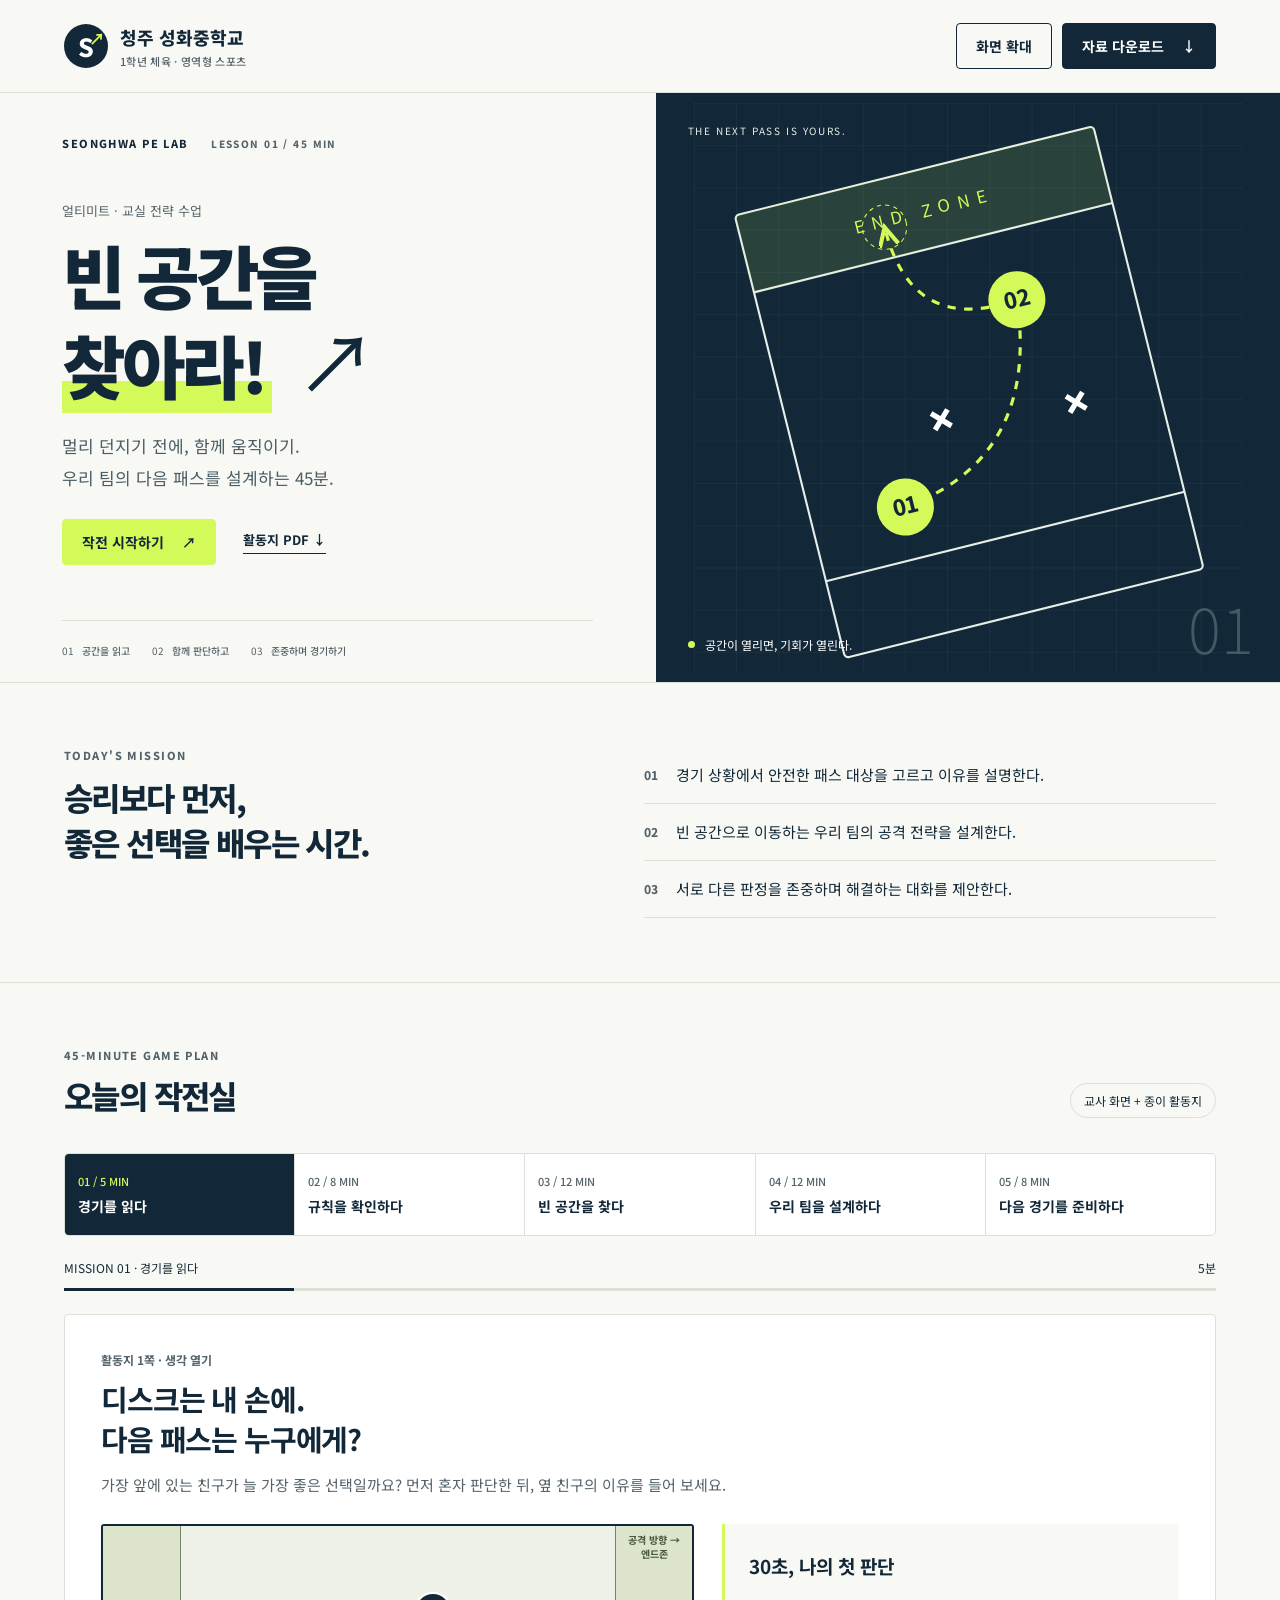
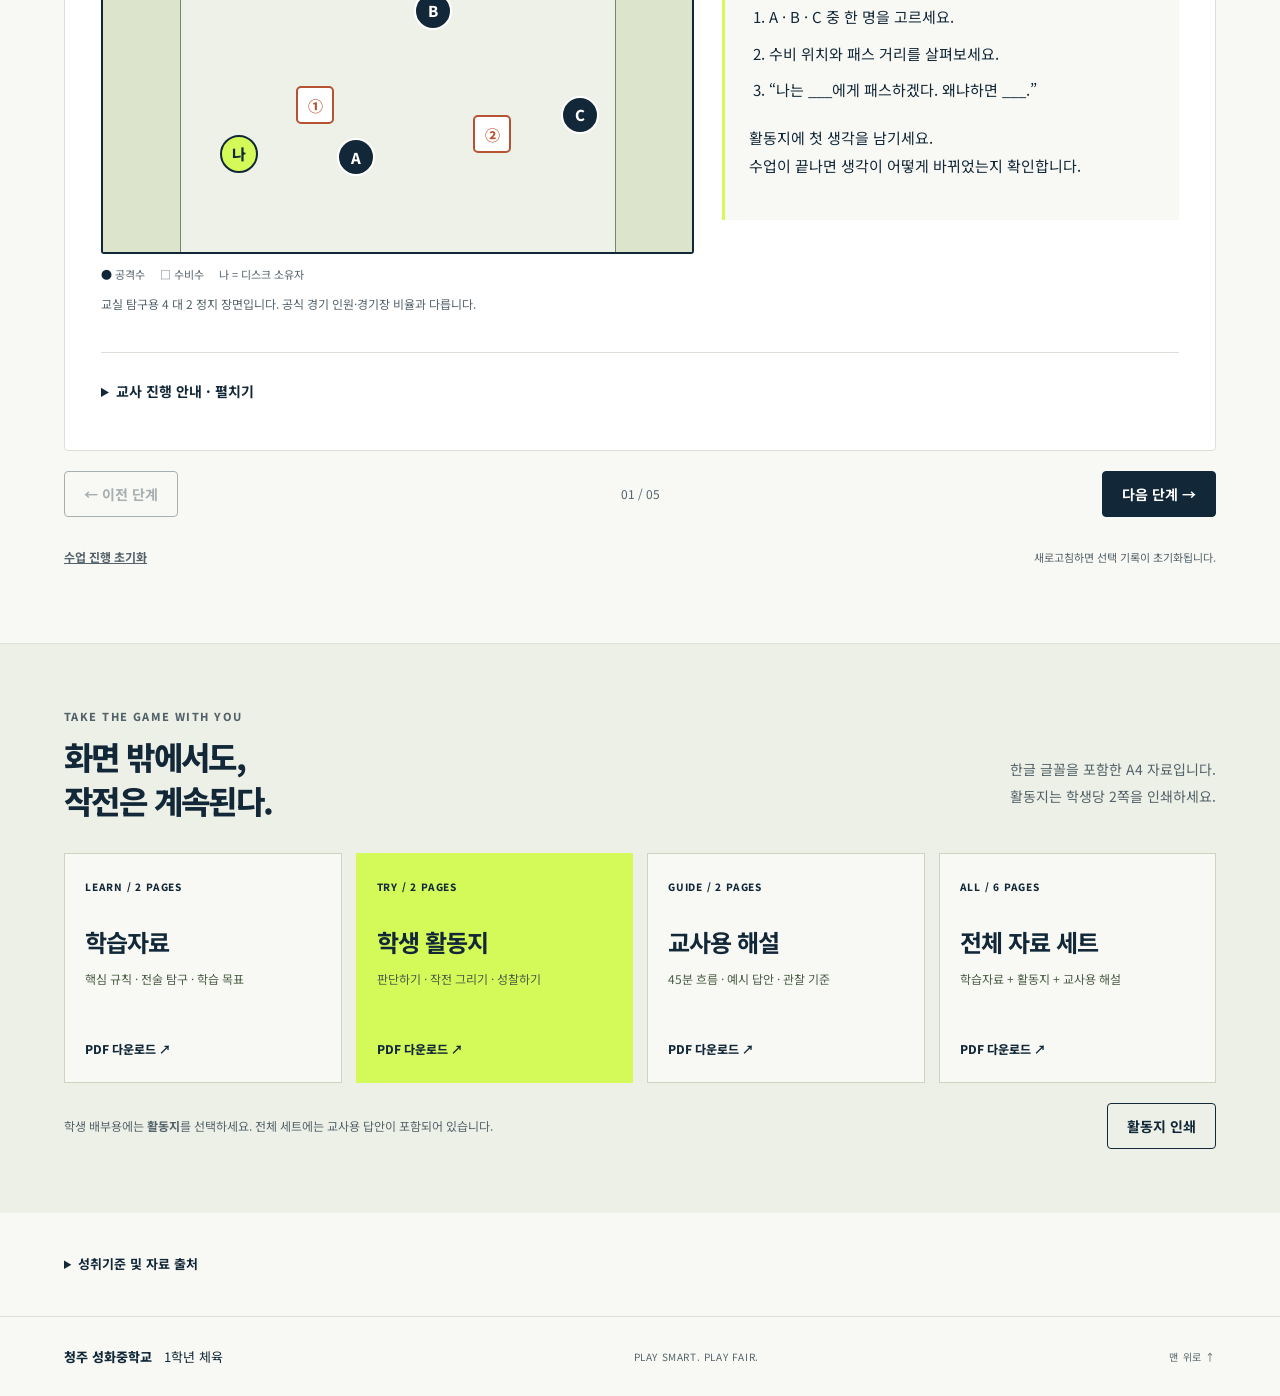
==== site/index.html @ 150fa774 "feat: 성화중 얼티미트 수업 웹페이지와 PDF 세트 구현" ====
<!doctype html>
<html lang="ko">
<head>
  <meta charset="utf-8"><meta name="viewport" content="width=device-width,initial-scale=1">
  <meta name="theme-color" content="#122838"><meta name="description" content="청주 성화중학교 1학년 체육. 얼티미트 경기 전략을 탐구하는 45분 수업과 학습자료·활동지 PDF.">
  <title>빈 공간을 찾아라! | 성화중학교 얼티미트</title>
  <link rel="icon" href="assets/favicon.svg" type="image/svg+xml"><link rel="stylesheet" href="styles.css">
  <script src="lesson-data.js" defer></script><script src="app.js" defer></script>
</head>
<body>
<a class="skip" href="#main">수업 내용으로 바로 가기</a>
<header class="site-header"><a class="brand" href="#"><span class="brand-mark" aria-hidden="true">S<span>↗</span></span><span>청주 성화중학교<small>1학년 체육 · 영역형 스포츠</small></span></a><div class="header-tools"><button id="present" aria-pressed="false">화면 확대</button><a class="button dark" href="#downloads">자료 다운로드 <span aria-hidden="true">↓</span></a></div></header>
<main id="main">
<section class="hero" aria-labelledby="hero-title">
  <div class="hero-copy"><p class="eyebrow">SEONGHWA PE LAB <span>LESSON 01 / 45 MIN</span></p><p class="lesson-tag">얼티미트 · 교실 전략 수업</p><h1 id="hero-title">빈 공간을<br><span>찾아라!</span><i aria-hidden="true">↗</i></h1><p class="hero-description">멀리 던지기 전에, 함께 움직이기.<br>우리 팀의 다음 패스를 설계하는 45분.</p><div class="hero-actions"><a class="button lime" href="#lesson">작전 시작하기 <span aria-hidden="true">↗</span></a><a class="text-link" href="pdf/worksheet.pdf" download>활동지 PDF ↓</a></div><div class="hero-bottom"><span>01 <b>공간을 읽고</b></span><span>02 <b>함께 판단하고</b></span><span>03 <b>존중하며 경기하기</b></span></div></div>
  <div class="hero-art" aria-label="빈 공간으로 연결되는 패스 경로 그림"><div class="court-label">THE NEXT PASS IS YOURS.</div><svg viewBox="0 0 520 540" role="img" aria-label="빈 공간으로 움직이는 공격수와 점선 패스 경로"><defs><pattern id="grid" width="40" height="40" patternUnits="userSpaceOnUse"><path d="M40 0H0V40" fill="none" stroke="#fff" stroke-opacity=".07"/></pattern><marker id="arrow" markerWidth="8" markerHeight="8" refX="6" refY="3" orient="auto"><path d="M0 0L6 3L0 6" fill="none" stroke="#d4fa59" stroke-width="1.3"/></marker></defs><rect width="520" height="540" fill="url(#grid)"/><g transform="rotate(-14 260 270)"><rect x="85" y="58" width="350" height="432" rx="4" fill="none" stroke="#e7eee7" stroke-width="2"/><path d="M85 133H435M85 415H435" stroke="#e7eee7" stroke-width="2"/><rect x="85" y="58" width="350" height="75" fill="#d4fa59" opacity=".12"/><text x="260" y="103" text-anchor="middle" fill="#d4fa59" font-size="16" letter-spacing="7">END ZONE</text><path d="M175 365 Q310 350 325 200 Q220 210 220 103" fill="none" stroke="#d4fa59" stroke-width="3" stroke-dasharray="8 8" marker-end="url(#arrow)"/><circle cx="175" cy="365" r="27" fill="#d4fa59"/><circle cx="325" cy="200" r="27" fill="#d4fa59"/><circle cx="220" cy="103" r="21" fill="none" stroke="#d4fa59" stroke-dasharray="4 4"/><text x="175" y="372" text-anchor="middle" fill="#122838" font-size="21" font-weight="800">01</text><text x="325" y="207" text-anchor="middle" fill="#122838" font-size="21" font-weight="800">02</text><path d="M220 285l16 16m0-16l-16 16M348 300l16 16m0-16l-16 16" stroke="#fff" stroke-width="5"/></g></svg><div class="art-caption"><span class="signal"></span>공간이 열리면, 기회가 열린다.</div><span class="art-index" aria-hidden="true">01</span></div>
</section>
<section class="intro strip"><div><p class="eyebrow">TODAY'S MISSION</p><h2>승리보다 먼저,<br>좋은 선택을 배우는 시간.</h2></div><ol id="goals"></ol></section>
<section id="lesson" class="lesson-section">
  <div class="section-heading"><div><p class="eyebrow">45-MINUTE GAME PLAN</p><h2>오늘의 작전실</h2></div><span class="mode-label">교사 화면 + 종이 활동지</span></div>
  <nav class="step-nav" aria-label="수업 단계" id="steps"></nav>
  <div class="step-status"><span id="stage-label"></span><span id="stage-time"></span></div>
  <div class="progress-track" aria-hidden="true"><span id="progress"></span></div>
  <section id="stage" tabindex="-1" aria-label="현재 수업 단계"></section>
  <div class="lesson-controls"><button id="prev">← 이전 단계</button><span id="counter"></span><button class="dark" id="next">다음 단계 →</button></div>
  <div class="reset-row"><button id="reset" class="text-button">수업 진행 초기화</button><span>새로고침하면 선택 기록이 초기화됩니다.</span></div>
</section>
<section id="downloads" class="download-section"><div class="section-heading"><div><p class="eyebrow">TAKE THE GAME WITH YOU</p><h2>화면 밖에서도,<br>작전은 계속된다.</h2></div><p>한글 글꼴을 포함한 A4 자료입니다.<br>활동지는 학생당 2쪽을 인쇄하세요.</p></div><div class="download-grid">
<a class="download-card" href="pdf/learning.pdf" download><span class="file-type">LEARN / 2 PAGES</span><h3>학습자료</h3><p>핵심 규칙 · 전술 탐구 · 학습 목표</p><span>PDF 다운로드 ↗</span></a>
<a class="download-card featured" href="pdf/worksheet.pdf" download><span class="file-type">TRY / 2 PAGES</span><h3>학생 활동지</h3><p>판단하기 · 작전 그리기 · 성찰하기</p><span>PDF 다운로드 ↗</span></a>
<a class="download-card" href="pdf/teacher.pdf" download><span class="file-type">GUIDE / 2 PAGES</span><h3>교사용 해설</h3><p>45분 흐름 · 예시 답안 · 관찰 기준</p><span>PDF 다운로드 ↗</span></a>
<a class="download-card" href="pdf/complete-set.pdf" download><span class="file-type">ALL / 6 PAGES</span><h3>전체 자료 세트</h3><p>학습자료 + 활동지 + 교사용 해설</p><span>PDF 다운로드 ↗</span></a>
</div><div class="print-row"><p>학생 배부용에는 <strong>활동지</strong>를 선택하세요. 전체 세트에는 교사용 답안이 포함되어 있습니다.</p><button id="print-worksheet">활동지 인쇄</button></div></section>
<section class="references"><details><summary>성취기준 및 자료 출처</summary><div id="standards"></div><div id="sources"></div><p>이 자료는 성화중학교 1학년 수업을 위해 재구성한 학습자료입니다. 학교 공식 홈페이지를 대체하지 않습니다.</p></details></section>
</main><footer><span class="footer-school">청주 성화중학교 <b>1학년 체육</b></span><span>PLAY SMART. PLAY FAIR.</span><a href="#">맨 위로 ↑</a></footer>
<dialog id="reset-dialog"><h2>처음부터 시작할까요?</h2><p>규칙 퀴즈 선택, 전술 선택, 수업 단계가 초기화됩니다.</p><div><button id="cancel-reset">취소</button><button class="dark" id="confirm-reset">초기화</button></div></dialog>
<noscript><p class="noscript">상호작용 수업에는 JavaScript가 필요합니다. 자료 다운로드 링크는 그대로 사용할 수 있습니다.</p></noscript>
</body></html>
---- site/styles.css ----
@font-face{font-family:School;src:url('assets/NotoSansKR.ttf') format('truetype');font-weight:100 900;font-display:swap}
:root{--ink:#122838;--muted:#54636b;--lime:#d4fa59;--paper:#f8f9f4;--line:#dbe0d9;--white:#fff;--orange:#b65332;font-family:School,'Malgun Gothic',sans-serif;color:var(--ink);background:var(--paper);font-synthesis:none;scroll-behavior:smooth}
*{box-sizing:border-box}body{margin:0}a{color:inherit;text-decoration:none}button,a,input{ -webkit-tap-highlight-color:transparent}button,.button{font:inherit;font-size:14px;font-weight:700;border:1px solid var(--ink);padding:12px 19px;background:transparent;color:var(--ink);border-radius:4px;cursor:pointer;display:inline-flex;gap:18px;align-items:center;justify-content:center;min-height:44px}button:hover,.button:hover{background:#e9eddf}button:disabled{cursor:default;opacity:.35}button:focus-visible,a:focus-visible,summary:focus-visible{outline:3px solid #3475c2;outline-offset:5px}.button.dark,button.dark{background:var(--ink);color:white}.button.lime{background:var(--lime);border-color:var(--lime);color:var(--ink)}.skip{position:fixed;top:-100px;left:16px;background:var(--lime);padding:14px;z-index:100}.skip:focus{top:10px}.site-header{max-width:1440px;margin:auto;display:flex;align-items:center;justify-content:space-between;padding:23px 5%;border-bottom:1px solid var(--line);gap:20px}.brand{display:flex;gap:12px;align-items:center;font-size:18px;font-weight:800;white-space:nowrap}.brand small{display:block;color:var(--muted);font-size:11px;letter-spacing:.03em;font-weight:500;margin-top:3px}.brand-mark{background:var(--ink);color:white;width:44px;height:44px;display:flex;align-items:center;justify-content:center;border-radius:50%;font-size:25px;position:relative}.brand-mark span{font-size:16px;color:var(--lime);position:absolute;right:3px;top:2px}.header-tools{display:flex;gap:10px}.hero{max-width:1440px;margin:auto;display:grid;grid-template-columns:1.05fr 1fr;min-height:590px;border-bottom:1px solid var(--line)}.hero-copy{padding:42px 9.5% 24px}.eyebrow{font-size:11px;font-weight:800;letter-spacing:.13em;margin:0 0 22px}.eyebrow span{margin-left:18px;color:var(--muted);font-size:10px}.lesson-tag{font-size:13px;color:var(--muted);margin:50px 0 15px}h1{font-size:clamp(52px,5.4vw,80px);line-height:1.14;letter-spacing:-.065em;margin:0;position:relative;font-weight:900}h1>span{position:relative;z-index:0}h1>span:after{content:'';position:absolute;left:0;right:-8px;bottom:1px;height:32%;background:var(--lime);z-index:-1}h1 i{font-size:80px;font-style:normal;margin-left:32px;font-weight:400}.hero-description{font-size:17px;line-height:1.9;margin:25px 0 24px;color:#4b5d65}.hero-actions{display:flex;align-items:center;gap:27px}.text-link{font-size:13px;font-weight:700;border-bottom:1px solid var(--ink);padding-bottom:4px}.hero-bottom{display:flex;gap:22px;margin-top:55px;font-size:10px;color:var(--muted);border-top:1px solid var(--line);padding-top:22px}.hero-bottom b{font-weight:500;margin-left:5px}.hero-art{position:relative;background:var(--ink);overflow:hidden;display:flex;flex-direction:column;justify-content:center}.hero-art svg{width:100%;max-height:570px}.court-label{position:absolute;top:30px;left:32px;font-size:10px;letter-spacing:.16em;color:#e7eee7}.art-caption{position:absolute;left:32px;bottom:29px;color:white;font-size:12px;display:flex;align-items:center;gap:10px}.signal{width:7px;height:7px;border-radius:50%;background:var(--lime)}.art-index{position:absolute;right:26px;bottom:10px;color:#b7c8cb;font-size:62px;font-weight:200;opacity:.3}.strip,.lesson-section,.download-section,.references{max-width:1440px;margin:auto;padding:64px 5%}.intro{display:grid;grid-template-columns:1fr 1.1fr;gap:60px;border-bottom:1px solid var(--line)}h2{font-size:32px;letter-spacing:-.05em;line-height:1.4;margin:0;font-weight:800}.intro .eyebrow{color:var(--muted);margin-bottom:12px}.intro ol{list-style:none;padding:0;margin:0;counter-reset:mission}.intro li{counter-increment:mission;display:flex;align-items:center;gap:18px;padding:16px 0;border-bottom:1px solid var(--line);font-size:15px;line-height:1.6}.intro li:before{content:'0' counter(mission);font-size:12px;font-weight:800;color:var(--muted)}.section-heading{display:flex;justify-content:space-between;gap:24px;align-items:end;margin-bottom:30px}.section-heading .eyebrow{margin-bottom:10px;color:var(--muted)}.mode-label{font-size:12px;border:1px solid var(--line);padding:8px 13px;border-radius:20px;white-space:nowrap}.step-nav{display:grid;grid-template-columns:repeat(5,1fr);gap:1px;background:var(--line);border:1px solid var(--line);border-radius:5px;overflow:hidden;margin-top:35px}.step-nav button{border:0;border-radius:0;background:var(--white);padding:19px 13px;display:flex;flex-direction:column;align-items:start;gap:7px;text-align:left;min-width:0}.step-nav button[aria-current=step]{background:var(--ink);color:white}.step-nav button[aria-current=step] .step-num{color:var(--lime)}.step-num{font-size:11px;font-weight:500;color:var(--muted)}.step-status{display:flex;justify-content:space-between;font-size:12px;margin-top:23px;margin-bottom:12px}.progress-track{height:3px;background:var(--line)}.progress-track span{display:block;height:100%;background:var(--ink);transition:width .2s}.stage-content{background:white;padding:36px;margin-top:23px;border:1px solid var(--line);border-radius:4px;min-height:440px}.stage-kicker{color:var(--muted);font-size:12px;font-weight:700;margin:0 0 10px}.stage-content h3{font-size:29px;letter-spacing:-.04em;line-height:1.4;margin:0 0 12px}.stage-lead{color:var(--muted);font-size:15px;line-height:1.8;margin:0 0 26px}.two-col{display:grid;grid-template-columns:1.3fr 1fr;gap:28px;align-items:start}.prompt-box{background:var(--paper);padding:24px;border-left:3px solid var(--lime);font-size:15px;line-height:1.9}.prompt-box h4{margin:0 0 10px;font-size:19px}.prompt-box ol,.prompt-box ul{padding-left:20px}.prompt-box li{padding:4px 0}.notice{font-size:12px;color:var(--muted);line-height:1.7}.court{position:relative;aspect-ratio:1.8;background:#eef1e8;border:2px solid var(--ink);border-radius:3px;overflow:hidden;margin-bottom:12px}.court:before,.court:after{position:absolute;top:0;bottom:0;width:13%;background:#dce5cb;content:''}.court:before{left:0;border-right:1px solid #73856a}.court:after{right:0;border-left:1px solid #73856a}.court svg{position:absolute;inset:0;width:100%;height:100%;z-index:2;pointer-events:none}.court .player{position:absolute;transform:translate(-50%,-50%);width:38px;height:38px;min-height:0;padding:0;border-radius:50%;z-index:3;background:var(--ink);color:white;font-size:15px;border:2px solid white;display:flex;align-items:center;justify-content:center;font-weight:800}.court .thrower{background:var(--lime);color:var(--ink);border-color:var(--ink)}.court .defender{background:white;color:var(--orange);border:2px solid var(--orange);border-radius:5px;font-size:15px}.court button.player:hover,.court .player.selected{background:var(--lime);border-color:var(--ink);color:var(--ink)}.court button:focus-visible{outline-offset:2px}.court .endzone{position:absolute;z-index:1;top:7px;right:1%;width:11%;font-size:10px;line-height:1.4;text-align:center;font-weight:700;color:#46563b}.court-legend{display:flex;flex-wrap:wrap;gap:15px;font-size:11px;color:var(--muted);margin:10px 0}.court-legend strong{color:var(--ink)}.choice-list{display:flex;gap:8px;flex-wrap:wrap;margin:18px 0}.choice-list button[aria-pressed=true]{background:var(--ink);color:white}.feedback{min-height:120px;background:var(--paper);padding:20px;border-left:3px solid var(--lime);line-height:1.9;font-size:14px}.rules-grid{display:grid;grid-template-columns:repeat(3,1fr);gap:14px}.rule{background:var(--paper);padding:20px}.rule .num{font-size:11px;color:var(--muted)}.rule h4{font-size:17px;margin:10px 0}.rule p{font-size:13px;line-height:1.8;color:var(--muted);margin:0}.quiz-title{margin:30px 0 15px;font-size:20px}.quiz-item{border-top:1px solid var(--line);padding:20px 0}.quiz-question{font-size:16px;font-weight:600;margin:0 0 13px;line-height:1.8}.quiz-options{display:flex;gap:8px}.quiz-options button{min-width:90px}.quiz-options button[aria-pressed=true]{background:var(--ink);color:white}.quiz-feedback{margin-top:12px;font-size:14px;line-height:1.9;background:var(--paper);padding:14px 18px}.quiz-feedback:empty{display:none}.quiz-feedback strong{display:block}.plan-mission{font-size:14px;line-height:1.9}.mission-badge{display:inline-block;background:var(--lime);padding:4px 10px;font-size:12px;font-weight:800;margin-bottom:14px}.conflict{padding:22px;background:#f9eee7;line-height:1.8;font-size:15px;border-radius:3px}.dialogue-list{padding-left:20px;font-size:15px;line-height:2.1}.teacher-detail{border-top:1px solid var(--line);margin-top:26px;padding-top:16px;font-size:14px;line-height:1.9}summary{cursor:pointer;font-weight:700;padding:9px 0}.teacher-detail p{color:var(--muted)}.reflection-grid{display:grid;grid-template-columns:repeat(3,1fr);gap:15px;margin:24px 0}.reflection-card{border:1px solid var(--line);padding:22px;font-size:15px;line-height:1.8}.reflection-card b{display:block;font-size:20px;margin-bottom:10px}.exit-ticket{background:var(--ink);color:white;padding:28px;margin:24px 0;line-height:1.8}.exit-ticket small{color:var(--lime);font-size:11px;letter-spacing:.1em}.exit-ticket p{font-size:20px;margin-bottom:0}.lesson-controls{display:flex;align-items:center;justify-content:space-between;margin-top:20px}.lesson-controls>span{font-size:12px;color:var(--muted)}.reset-row{display:flex;justify-content:space-between;align-items:center;font-size:11px;color:var(--muted);margin-top:18px;gap:15px}.text-button{border:0;min-height:44px;padding:0;font-size:12px;text-decoration:underline;color:var(--muted)}.download-section{background:#edf0e6;border-top:1px solid var(--line)}.section-heading>p{font-size:14px;line-height:1.9;color:var(--muted)}.download-grid{display:grid;grid-template-columns:repeat(4,1fr);gap:14px}.download-card{padding:25px 20px;border:1px solid #cdd5c2;background:var(--paper);display:flex;flex-direction:column;min-height:230px;transition:transform .15s}.download-card:hover{transform:translateY(-4px);border-color:var(--ink)}.download-card.featured{background:var(--lime);border-color:var(--lime)}.file-type{font-size:10px;font-weight:800;letter-spacing:.08em}.download-card h3{font-size:24px;margin:30px 0 10px;letter-spacing:-.04em}.download-card p{font-size:12px;line-height:1.7;margin:0 0 25px;color:#4b5d45}.download-card>span:last-child{font-size:12px;font-weight:800;margin-top:auto}.print-row{display:flex;justify-content:space-between;align-items:center;gap:20px;margin-top:20px}.print-row p{font-size:12px;color:var(--muted);line-height:1.8}.print-row button{white-space:nowrap}.references{padding-top:30px;padding-bottom:30px;font-size:13px;line-height:1.9}.references details{max-width:1050px}.standard{padding:12px 0;border-bottom:1px solid var(--line)}.standard p{margin:5px 0}.standard small{color:var(--muted)}.sources{margin-top:24px}.sources a{font-weight:700;text-decoration:underline;text-underline-offset:3px;overflow-wrap:anywhere}.sources p{color:var(--muted);font-size:12px}footer{max-width:1440px;margin:auto;border-top:1px solid var(--line);padding:30px 5%;display:flex;justify-content:space-between;gap:24px;align-items:center;font-size:10px;letter-spacing:.06em;color:var(--muted)}.footer-school{font-size:13px;font-weight:800;color:var(--ink);letter-spacing:0}.footer-school b{font-weight:400;margin-left:8px}dialog{max-width:450px;width:calc(100% - 32px);padding:30px;border:1px solid var(--ink);border-radius:6px;color:var(--ink)}dialog::backdrop{background:#12283899}dialog h2{font-size:25px}dialog p{font-size:14px;line-height:1.8}dialog>div{display:flex;justify-content:end;gap:12px;margin-top:24px}.noscript{padding:30px;background:var(--lime)}body.present .stage-content{font-size:120%}body.present .stage-content p,body.present .prompt-box,body.present .plan-mission,body.present .feedback,body.present .dialogue-list{font-size:20px}body.present .stage-content h3{font-size:38px}body.present .rule p{font-size:18px}
@media(min-width:1500px){.hero-copy{padding-top:52px}.hero{min-height:650px}.hero-art svg{max-height:640px}}
@media(max-width:900px){.hero{grid-template-columns:1.1fr .9fr;min-height:550px}.hero-copy{padding:30px 8%}.hero-copy .eyebrow span{display:block;margin:8px 0}.lesson-tag{margin-top:25px}h1{font-size:55px}h1 i{font-size:48px;margin-left:12px}.hero-description{font-size:15px}.hero-bottom{gap:10px;flex-wrap:wrap;margin-top:35px}.hero-actions{gap:15px}.intro{gap:30px;grid-template-columns:1fr 1.3fr}.download-grid{grid-template-columns:repeat(2,1fr)}.two-col{grid-template-columns:1fr}.rules-grid{grid-template-columns:repeat(2,1fr)}.step-nav button{font-size:12px}.stage-content{padding:25px}.reflection-grid{grid-template-columns:1fr}.intro h2{font-size:26px}}
@media(max-width:600px){.site-header{padding:16px 5%;gap:10px;align-items:start}.brand{font-size:15px}.brand-mark{width:36px;height:36px}.brand small{font-size:9px}.header-tools{gap:5px;flex-direction:column}.header-tools button,.header-tools .button{font-size:10px;padding:7px 10px;min-height:34px}.hero{display:block}.hero-copy{padding:28px 6% 25px}.hero-copy .eyebrow span{display:inline;margin-left:10px}.lesson-tag{margin-top:33px}h1{font-size:62px}h1 i{font-size:60px}.hero-description{font-size:16px}.hero-bottom{margin-top:30px;font-size:10px;justify-content:space-between}.hero-art{height:320px}.hero-art svg{height:410px;transform:rotate(8deg)}.court-label{top:18px;left:20px}.art-caption{bottom:19px;left:20px}.art-index{font-size:45px}.intro{display:block}.intro ol{margin-top:24px}.strip,.lesson-section,.download-section{padding:38px 5%}.section-heading{align-items:start;gap:14px;flex-direction:column}h2{font-size:28px}.step-nav{margin-top:25px}.step-nav button{padding:12px 6px;line-height:1.7;font-size:11px;gap:3px}.step-num{font-size:9px}.stage-content{padding:20px 16px}.stage-content h3{font-size:25px}.rules-grid{grid-template-columns:1fr}.rule{padding:17px}.court .player{width:30px;height:30px;font-size:12px}.court .endzone{font-size:8px}.stage-lead{font-size:14px}.prompt-box{padding:18px;font-size:14px}.choice-list button{font-size:12px;padding:10px}.download-grid{gap:10px}.download-card{padding:19px 15px;min-height:215px}.download-card h3{font-size:21px}.file-type{font-size:8px}.print-row{align-items:start;flex-direction:column;gap:5px}.reset-row{align-items:start;flex-direction:column;gap:0}.reset-row span{font-size:10px}.lesson-controls button{font-size:12px;padding:10px 12px}footer{flex-wrap:wrap;font-size:9px;gap:16px}.footer-school{width:100%}body.present .stage-content p{font-size:18px}}
@media(prefers-reduced-motion:reduce){:root{scroll-behavior:auto}*{transition:none!important;animation:none!important}}
@media print{.site-header,.hero,.intro,.step-nav,.lesson-controls,.reset-row,.download-section,.references,footer,.teacher-detail,.skip{display:none}.lesson-section{padding:0}.stage-content{border:0;padding:0}.court{break-inside:avoid}button{border:1px solid #000}body{background:#fff}.stage-content,.prompt-box,.feedback{break-inside:avoid}}
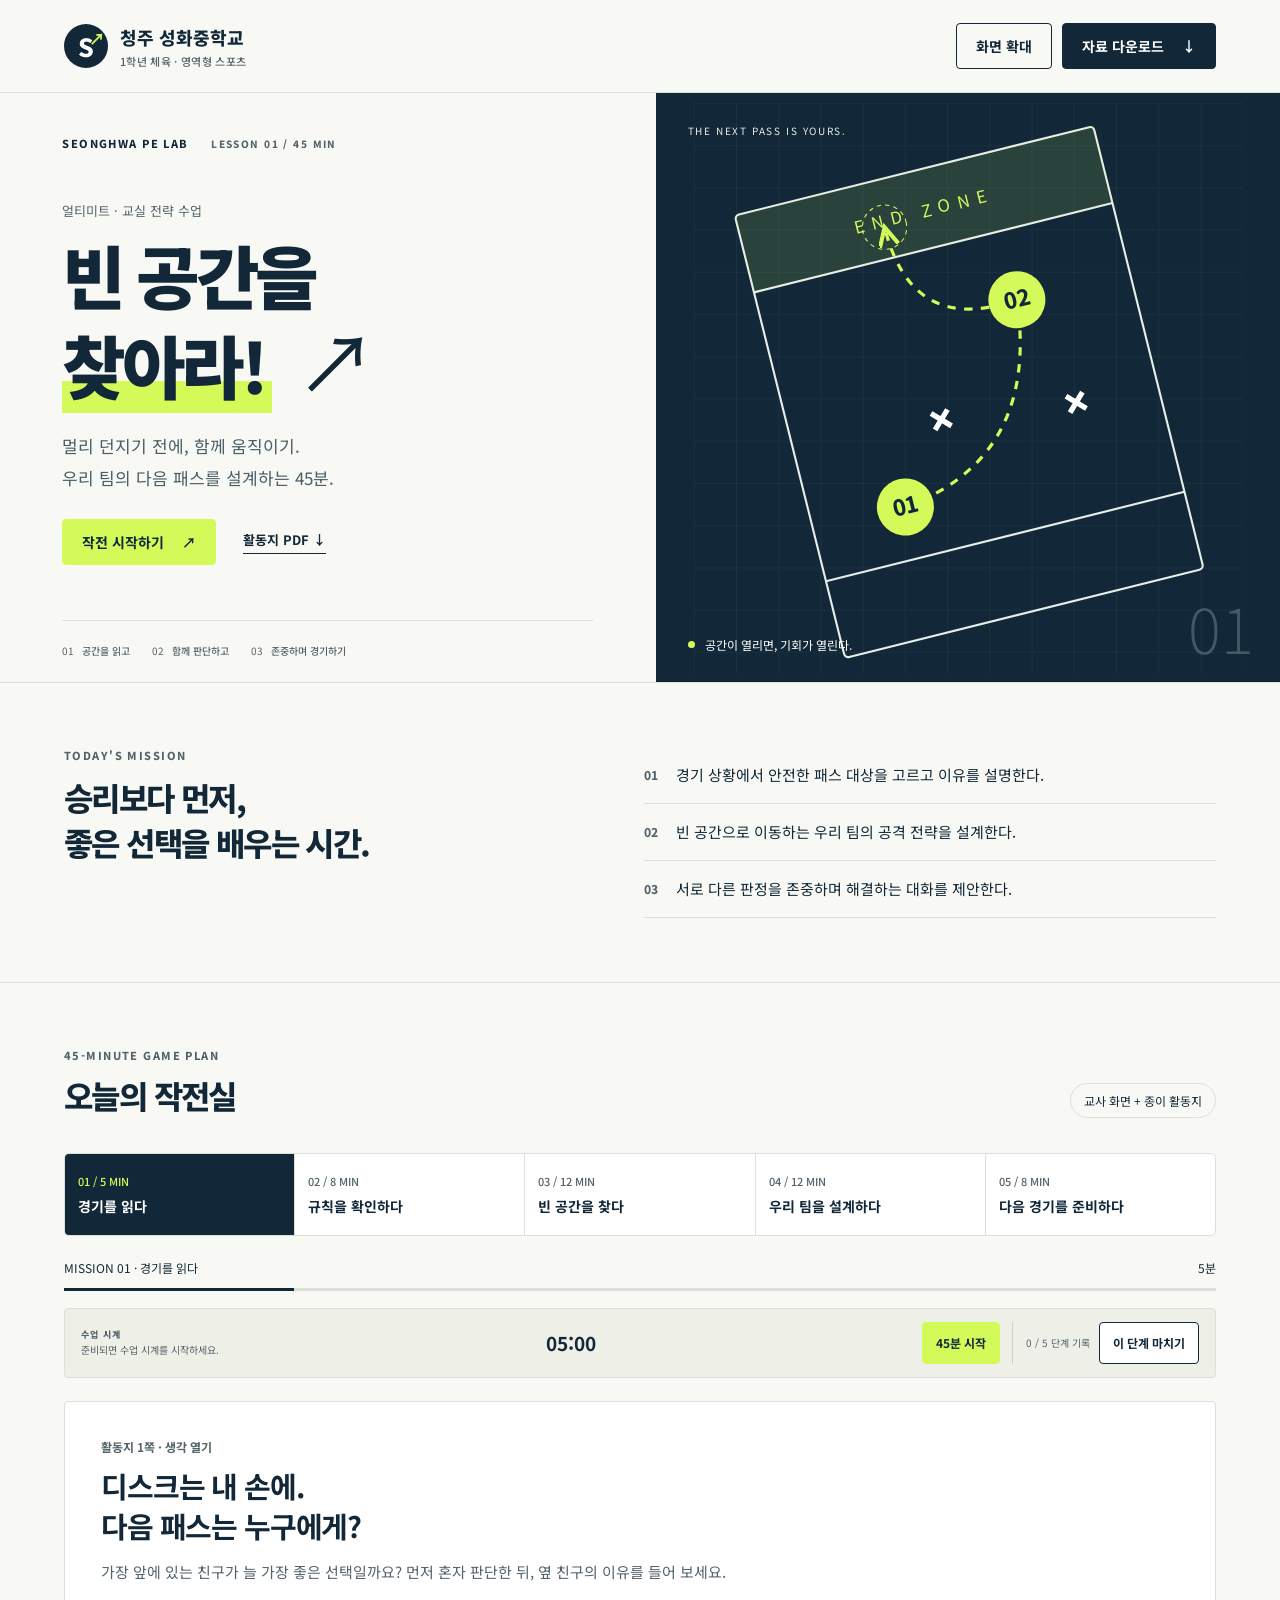
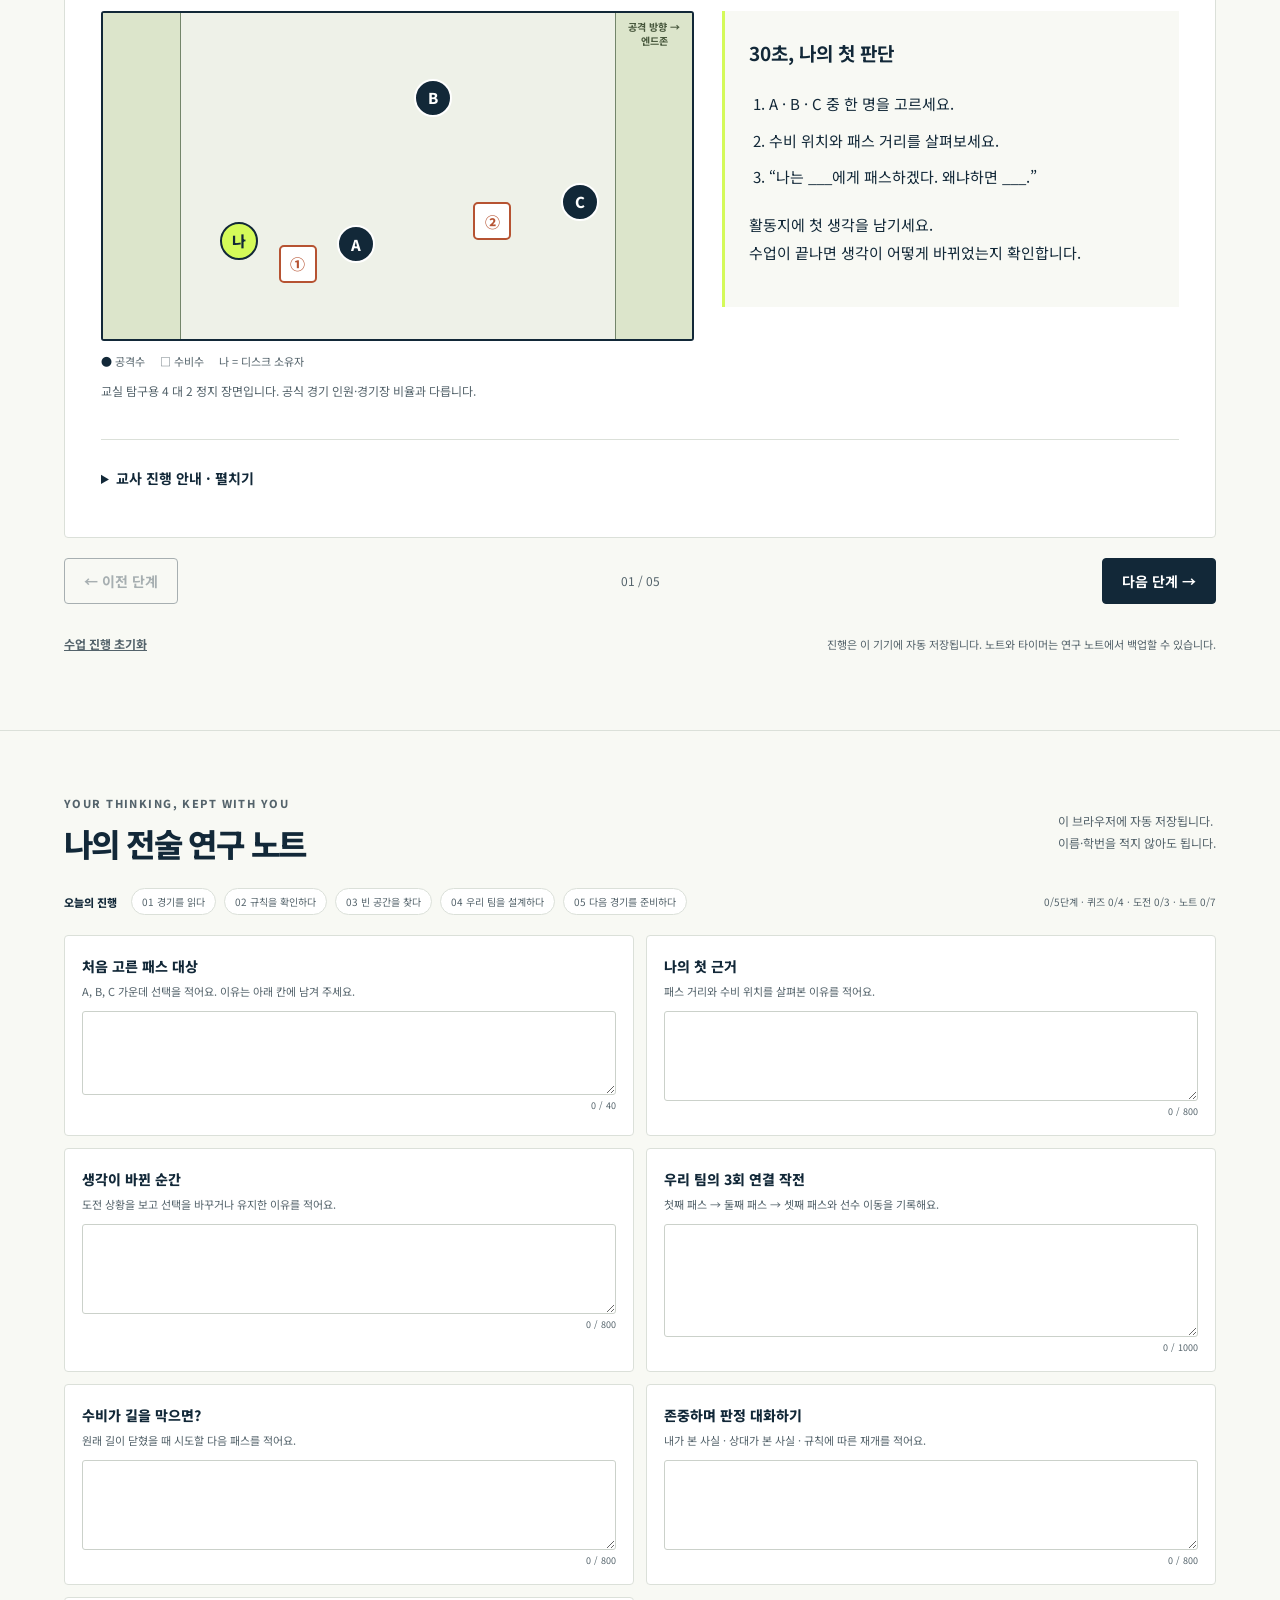
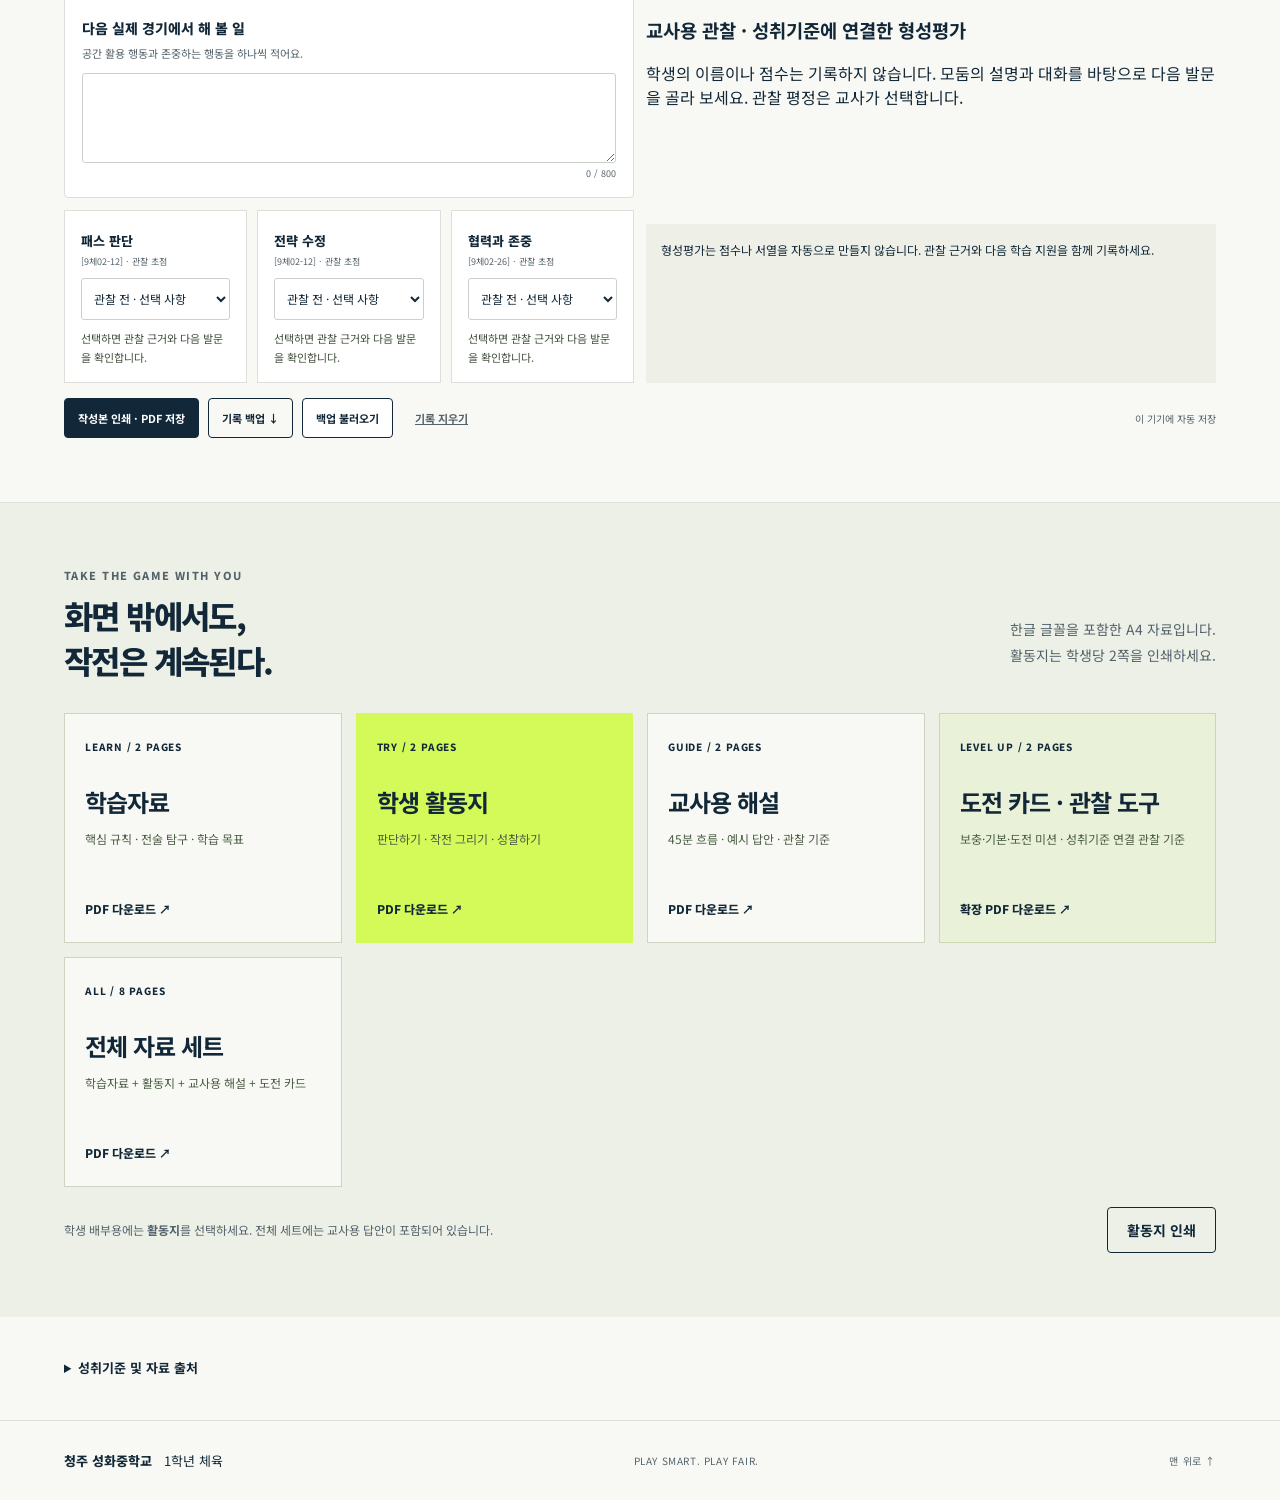
==== commit 6d481e38: "feat: 얼티미트 전술 탐구 수업 자료 확장" ====
--- a/site/index.html
+++ b/site/index.html
@@ -4,8 +4,8 @@
   <meta charset="utf-8"><meta name="viewport" content="width=device-width,initial-scale=1">
   <meta name="theme-color" content="#122838"><meta name="description" content="청주 성화중학교 1학년 체육. 얼티미트 경기 전략을 탐구하는 45분 수업과 학습자료·활동지 PDF.">
   <title>빈 공간을 찾아라! | 성화중학교 얼티미트</title>
-  <link rel="icon" href="assets/favicon.svg" type="image/svg+xml"><link rel="stylesheet" href="styles.css">
-  <script src="lesson-data.js" defer></script><script src="app.js" defer></script>
+  <link rel="icon" href="assets/favicon.svg" type="image/svg+xml"><link rel="stylesheet" href="styles.css"><link rel="stylesheet" href="enhancements.css">
+  <script src="lesson-data.js" defer></script><script src="app.js" defer></script><script src="enhancements.js" defer></script>
 </head>
 <body>
 <a class="skip" href="#main">수업 내용으로 바로 가기</a>
@@ -21,18 +21,21 @@
   <nav class="step-nav" aria-label="수업 단계" id="steps"></nav>
   <div class="step-status"><span id="stage-label"></span><span id="stage-time"></span></div>
   <div class="progress-track" aria-hidden="true"><span id="progress"></span></div>
+  <div class="coach-controls"><div class="lesson-clock"><span class="clock-kicker">수업 시계</span><strong id="clock-display">45:00</strong><span id="clock-caption" role="status">준비되면 수업 시계를 시작하세요.</span></div><button id="clock-toggle" class="lime">45분 시작</button><div class="stage-completion"><span id="stage-completion-count">0 / 5 단계 기록</span><button id="stage-complete" aria-pressed="false">이 단계 마치기</button></div></div>
   <section id="stage" tabindex="-1" aria-label="현재 수업 단계"></section>
   <div class="lesson-controls"><button id="prev">← 이전 단계</button><span id="counter"></span><button class="dark" id="next">다음 단계 →</button></div>
-  <div class="reset-row"><button id="reset" class="text-button">수업 진행 초기화</button><span>새로고침하면 선택 기록이 초기화됩니다.</span></div>
+  <div class="reset-row"><button id="reset" class="text-button">수업 진행 초기화</button><span>진행은 이 기기에 자동 저장됩니다. 노트와 타이머는 연구 노트에서 백업할 수 있습니다.</span></div>
 </section>
+<section id="notebook" class="notebook-section"><div class="section-heading"><div><p class="eyebrow">YOUR THINKING, KEPT WITH YOU</p><h2>나의 전술 연구 노트</h2></div><p>이 브라우저에 자동 저장됩니다.<br>이름·학번을 적지 않아도 됩니다.</p></div><div id="learning-ledger" class="learning-ledger" aria-live="polite"></div><div id="notebook-fields" class="notebook-grid"></div><div class="notebook-actions"><button id="notebook-print" class="dark">작성본 인쇄 · PDF 저장</button><button id="backup-export">기록 백업 ↓</button><label class="import-button">백업 불러오기<input id="backup-import" type="file" accept=".json,application/json" hidden></label><button id="notebook-clear" class="text-button">기록 지우기</button><span id="storage-state" role="status">이 기기에 자동 저장</span></div></section>
 <section id="downloads" class="download-section"><div class="section-heading"><div><p class="eyebrow">TAKE THE GAME WITH YOU</p><h2>화면 밖에서도,<br>작전은 계속된다.</h2></div><p>한글 글꼴을 포함한 A4 자료입니다.<br>활동지는 학생당 2쪽을 인쇄하세요.</p></div><div class="download-grid">
 <a class="download-card" href="pdf/learning.pdf" download><span class="file-type">LEARN / 2 PAGES</span><h3>학습자료</h3><p>핵심 규칙 · 전술 탐구 · 학습 목표</p><span>PDF 다운로드 ↗</span></a>
 <a class="download-card featured" href="pdf/worksheet.pdf" download><span class="file-type">TRY / 2 PAGES</span><h3>학생 활동지</h3><p>판단하기 · 작전 그리기 · 성찰하기</p><span>PDF 다운로드 ↗</span></a>
 <a class="download-card" href="pdf/teacher.pdf" download><span class="file-type">GUIDE / 2 PAGES</span><h3>교사용 해설</h3><p>45분 흐름 · 예시 답안 · 관찰 기준</p><span>PDF 다운로드 ↗</span></a>
-<a class="download-card" href="pdf/complete-set.pdf" download><span class="file-type">ALL / 6 PAGES</span><h3>전체 자료 세트</h3><p>학습자료 + 활동지 + 교사용 해설</p><span>PDF 다운로드 ↗</span></a>
+<a class="download-card challenge-card" href="pdf/extension.pdf" download><span class="file-type">LEVEL UP / 2 PAGES</span><h3>도전 카드 · 관찰 도구</h3><p>보충·기본·도전 미션 · 성취기준 연결 관찰 기준</p><span>확장 PDF 다운로드 ↗</span></a>
+<a class="download-card" href="pdf/complete-set.pdf" download><span class="file-type">ALL / 8 PAGES</span><h3>전체 자료 세트</h3><p>학습자료 + 활동지 + 교사용 해설 + 도전 카드</p><span>PDF 다운로드 ↗</span></a>
 </div><div class="print-row"><p>학생 배부용에는 <strong>활동지</strong>를 선택하세요. 전체 세트에는 교사용 답안이 포함되어 있습니다.</p><button id="print-worksheet">활동지 인쇄</button></div></section>
-<section class="references"><details><summary>성취기준 및 자료 출처</summary><div id="standards"></div><div id="sources"></div><p>이 자료는 성화중학교 1학년 수업을 위해 재구성한 학습자료입니다. 학교 공식 홈페이지를 대체하지 않습니다.</p></details></section>
+<section class="references"><details><summary>성취기준 및 자료 출처</summary><div id="standards"></div><div id="sources"></div><div class="reference-approach"><p><strong>참고 자료에서 가져온 설계 관점</strong></p><ul><li>현상 질문으로 호기심 열기 → 얼티미트 코트의 빈 공간 질문으로 재구성</li><li>정확한 개념과 범위를 그림 옆에서 설명 → 정지 전술판과 경기 조건에 대한 설명으로 반영</li><li>개인 예측 후 짝 토론, 마지막에 근거를 다시 쓰기 → 전술 기록지에 적용</li><li>자동 정답 판정 대신 탐구 조건과 추론의 한계를 표시 → 열린 전술 선택에 적용</li></ul></div><p>Design reference: <a href="https://biteachu.github.io/ecosystem-learning-2022/" target="_blank" rel="noopener noreferrer">Ecosystem learning resource</a>. Its question-led inquiry structure informed this original Ultimate lesson.</p><p>교육 내용은 WFDF 공식 규칙과 교육과정 성취기준에 연결했습니다. 참고 사이트의 글·그림을 복사하지 않고 얼티미트 수업용 그림과 문항을 새로 구성했습니다. 학교 공식 홈페이지를 대체하지 않습니다.</p></details></section>
 </main><footer><span class="footer-school">청주 성화중학교 <b>1학년 체육</b></span><span>PLAY SMART. PLAY FAIR.</span><a href="#">맨 위로 ↑</a></footer>
-<dialog id="reset-dialog"><h2>처음부터 시작할까요?</h2><p>규칙 퀴즈 선택, 전술 선택, 수업 단계가 초기화됩니다.</p><div><button id="cancel-reset">취소</button><button class="dark" id="confirm-reset">초기화</button></div></dialog>
+<dialog id="reset-dialog"><h2>수업 진행만 초기화할까요?</h2><p>단계 완료와 현재 수업 타이머를 초기화합니다. 전술 노트와 백업 기록은 그대로 유지됩니다.</p><div><button id="cancel-reset">취소</button><button class="dark" id="confirm-reset">진행 초기화</button></div></dialog>
 <noscript><p class="noscript">상호작용 수업에는 JavaScript가 필요합니다. 자료 다운로드 링크는 그대로 사용할 수 있습니다.</p></noscript>
 </body></html>
--- a/site/styles.css
+++ b/site/styles.css
@@ -3,6 +3,6 @@
 *{box-sizing:border-box}body{margin:0}a{color:inherit;text-decoration:none}button,a,input{ -webkit-tap-highlight-color:transparent}button,.button{font:inherit;font-size:14px;font-weight:700;border:1px solid var(--ink);padding:12px 19px;background:transparent;color:var(--ink);border-radius:4px;cursor:pointer;display:inline-flex;gap:18px;align-items:center;justify-content:center;min-height:44px}button:hover,.button:hover{background:#e9eddf}button:disabled{cursor:default;opacity:.35}button:focus-visible,a:focus-visible,summary:focus-visible{outline:3px solid #3475c2;outline-offset:5px}.button.dark,button.dark{background:var(--ink);color:white}.button.lime{background:var(--lime);border-color:var(--lime);color:var(--ink)}.skip{position:fixed;top:-100px;left:16px;background:var(--lime);padding:14px;z-index:100}.skip:focus{top:10px}.site-header{max-width:1440px;margin:auto;display:flex;align-items:center;justify-content:space-between;padding:23px 5%;border-bottom:1px solid var(--line);gap:20px}.brand{display:flex;gap:12px;align-items:center;font-size:18px;font-weight:800;white-space:nowrap}.brand small{display:block;color:var(--muted);font-size:11px;letter-spacing:.03em;font-weight:500;margin-top:3px}.brand-mark{background:var(--ink);color:white;width:44px;height:44px;display:flex;align-items:center;justify-content:center;border-radius:50%;font-size:25px;position:relative}.brand-mark span{font-size:16px;color:var(--lime);position:absolute;right:3px;top:2px}.header-tools{display:flex;gap:10px}.hero{max-width:1440px;margin:auto;display:grid;grid-template-columns:1.05fr 1fr;min-height:590px;border-bottom:1px solid var(--line)}.hero-copy{padding:42px 9.5% 24px}.eyebrow{font-size:11px;font-weight:800;letter-spacing:.13em;margin:0 0 22px}.eyebrow span{margin-left:18px;color:var(--muted);font-size:10px}.lesson-tag{font-size:13px;color:var(--muted);margin:50px 0 15px}h1{font-size:clamp(52px,5.4vw,80px);line-height:1.14;letter-spacing:-.065em;margin:0;position:relative;font-weight:900}h1>span{position:relative;z-index:0}h1>span:after{content:'';position:absolute;left:0;right:-8px;bottom:1px;height:32%;background:var(--lime);z-index:-1}h1 i{font-size:80px;font-style:normal;margin-left:32px;font-weight:400}.hero-description{font-size:17px;line-height:1.9;margin:25px 0 24px;color:#4b5d65}.hero-actions{display:flex;align-items:center;gap:27px}.text-link{font-size:13px;font-weight:700;border-bottom:1px solid var(--ink);padding-bottom:4px}.hero-bottom{display:flex;gap:22px;margin-top:55px;font-size:10px;color:var(--muted);border-top:1px solid var(--line);padding-top:22px}.hero-bottom b{font-weight:500;margin-left:5px}.hero-art{position:relative;background:var(--ink);overflow:hidden;display:flex;flex-direction:column;justify-content:center}.hero-art svg{width:100%;max-height:570px}.court-label{position:absolute;top:30px;left:32px;font-size:10px;letter-spacing:.16em;color:#e7eee7}.art-caption{position:absolute;left:32px;bottom:29px;color:white;font-size:12px;display:flex;align-items:center;gap:10px}.signal{width:7px;height:7px;border-radius:50%;background:var(--lime)}.art-index{position:absolute;right:26px;bottom:10px;color:#b7c8cb;font-size:62px;font-weight:200;opacity:.3}.strip,.lesson-section,.download-section,.references{max-width:1440px;margin:auto;padding:64px 5%}.intro{display:grid;grid-template-columns:1fr 1.1fr;gap:60px;border-bottom:1px solid var(--line)}h2{font-size:32px;letter-spacing:-.05em;line-height:1.4;margin:0;font-weight:800}.intro .eyebrow{color:var(--muted);margin-bottom:12px}.intro ol{list-style:none;padding:0;margin:0;counter-reset:mission}.intro li{counter-increment:mission;display:flex;align-items:center;gap:18px;padding:16px 0;border-bottom:1px solid var(--line);font-size:15px;line-height:1.6}.intro li:before{content:'0' counter(mission);font-size:12px;font-weight:800;color:var(--muted)}.section-heading{display:flex;justify-content:space-between;gap:24px;align-items:end;margin-bottom:30px}.section-heading .eyebrow{margin-bottom:10px;color:var(--muted)}.mode-label{font-size:12px;border:1px solid var(--line);padding:8px 13px;border-radius:20px;white-space:nowrap}.step-nav{display:grid;grid-template-columns:repeat(5,1fr);gap:1px;background:var(--line);border:1px solid var(--line);border-radius:5px;overflow:hidden;margin-top:35px}.step-nav button{border:0;border-radius:0;background:var(--white);padding:19px 13px;display:flex;flex-direction:column;align-items:start;gap:7px;text-align:left;min-width:0}.step-nav button[aria-current=step]{background:var(--ink);color:white}.step-nav button[aria-current=step] .step-num{color:var(--lime)}.step-num{font-size:11px;font-weight:500;color:var(--muted)}.step-status{display:flex;justify-content:space-between;font-size:12px;margin-top:23px;margin-bottom:12px}.progress-track{height:3px;background:var(--line)}.progress-track span{display:block;height:100%;background:var(--ink);transition:width .2s}.stage-content{background:white;padding:36px;margin-top:23px;border:1px solid var(--line);border-radius:4px;min-height:440px}.stage-kicker{color:var(--muted);font-size:12px;font-weight:700;margin:0 0 10px}.stage-content h3{font-size:29px;letter-spacing:-.04em;line-height:1.4;margin:0 0 12px}.stage-lead{color:var(--muted);font-size:15px;line-height:1.8;margin:0 0 26px}.two-col{display:grid;grid-template-columns:1.3fr 1fr;gap:28px;align-items:start}.prompt-box{background:var(--paper);padding:24px;border-left:3px solid var(--lime);font-size:15px;line-height:1.9}.prompt-box h4{margin:0 0 10px;font-size:19px}.prompt-box ol,.prompt-box ul{padding-left:20px}.prompt-box li{padding:4px 0}.notice{font-size:12px;color:var(--muted);line-height:1.7}.court{position:relative;aspect-ratio:1.8;background:#eef1e8;border:2px solid var(--ink);border-radius:3px;overflow:hidden;margin-bottom:12px}.court:before,.court:after{position:absolute;top:0;bottom:0;width:13%;background:#dce5cb;content:''}.court:before{left:0;border-right:1px solid #73856a}.court:after{right:0;border-left:1px solid #73856a}.court svg{position:absolute;inset:0;width:100%;height:100%;z-index:2;pointer-events:none}.court .player{position:absolute;transform:translate(-50%,-50%);width:38px;height:38px;min-height:0;padding:0;border-radius:50%;z-index:3;background:var(--ink);color:white;font-size:15px;border:2px solid white;display:flex;align-items:center;justify-content:center;font-weight:800}.court .thrower{background:var(--lime);color:var(--ink);border-color:var(--ink)}.court .defender{background:white;color:var(--orange);border:2px solid var(--orange);border-radius:5px;font-size:15px}.court button.player:hover,.court .player.selected{background:var(--lime);border-color:var(--ink);color:var(--ink)}.court button:focus-visible{outline-offset:2px}.court .endzone{position:absolute;z-index:1;top:7px;right:1%;width:11%;font-size:10px;line-height:1.4;text-align:center;font-weight:700;color:#46563b}.court-legend{display:flex;flex-wrap:wrap;gap:15px;font-size:11px;color:var(--muted);margin:10px 0}.court-legend strong{color:var(--ink)}.choice-list{display:flex;gap:8px;flex-wrap:wrap;margin:18px 0}.choice-list button[aria-pressed=true]{background:var(--ink);color:white}.feedback{min-height:120px;background:var(--paper);padding:20px;border-left:3px solid var(--lime);line-height:1.9;font-size:14px}.rules-grid{display:grid;grid-template-columns:repeat(3,1fr);gap:14px}.rule{background:var(--paper);padding:20px}.rule .num{font-size:11px;color:var(--muted)}.rule h4{font-size:17px;margin:10px 0}.rule p{font-size:13px;line-height:1.8;color:var(--muted);margin:0}.quiz-title{margin:30px 0 15px;font-size:20px}.quiz-item{border-top:1px solid var(--line);padding:20px 0}.quiz-question{font-size:16px;font-weight:600;margin:0 0 13px;line-height:1.8}.quiz-options{display:flex;gap:8px}.quiz-options button{min-width:90px}.quiz-options button[aria-pressed=true]{background:var(--ink);color:white}.quiz-feedback{margin-top:12px;font-size:14px;line-height:1.9;background:var(--paper);padding:14px 18px}.quiz-feedback:empty{display:none}.quiz-feedback strong{display:block}.plan-mission{font-size:14px;line-height:1.9}.mission-badge{display:inline-block;background:var(--lime);padding:4px 10px;font-size:12px;font-weight:800;margin-bottom:14px}.conflict{padding:22px;background:#f9eee7;line-height:1.8;font-size:15px;border-radius:3px}.dialogue-list{padding-left:20px;font-size:15px;line-height:2.1}.teacher-detail{border-top:1px solid var(--line);margin-top:26px;padding-top:16px;font-size:14px;line-height:1.9}summary{cursor:pointer;font-weight:700;padding:9px 0}.teacher-detail p{color:var(--muted)}.reflection-grid{display:grid;grid-template-columns:repeat(3,1fr);gap:15px;margin:24px 0}.reflection-card{border:1px solid var(--line);padding:22px;font-size:15px;line-height:1.8}.reflection-card b{display:block;font-size:20px;margin-bottom:10px}.exit-ticket{background:var(--ink);color:white;padding:28px;margin:24px 0;line-height:1.8}.exit-ticket small{color:var(--lime);font-size:11px;letter-spacing:.1em}.exit-ticket p{font-size:20px;margin-bottom:0}.lesson-controls{display:flex;align-items:center;justify-content:space-between;margin-top:20px}.lesson-controls>span{font-size:12px;color:var(--muted)}.reset-row{display:flex;justify-content:space-between;align-items:center;font-size:11px;color:var(--muted);margin-top:18px;gap:15px}.text-button{border:0;min-height:44px;padding:0;font-size:12px;text-decoration:underline;color:var(--muted)}.download-section{background:#edf0e6;border-top:1px solid var(--line)}.section-heading>p{font-size:14px;line-height:1.9;color:var(--muted)}.download-grid{display:grid;grid-template-columns:repeat(4,1fr);gap:14px}.download-card{padding:25px 20px;border:1px solid #cdd5c2;background:var(--paper);display:flex;flex-direction:column;min-height:230px;transition:transform .15s}.download-card:hover{transform:translateY(-4px);border-color:var(--ink)}.download-card.featured{background:var(--lime);border-color:var(--lime)}.file-type{font-size:10px;font-weight:800;letter-spacing:.08em}.download-card h3{font-size:24px;margin:30px 0 10px;letter-spacing:-.04em}.download-card p{font-size:12px;line-height:1.7;margin:0 0 25px;color:#4b5d45}.download-card>span:last-child{font-size:12px;font-weight:800;margin-top:auto}.print-row{display:flex;justify-content:space-between;align-items:center;gap:20px;margin-top:20px}.print-row p{font-size:12px;color:var(--muted);line-height:1.8}.print-row button{white-space:nowrap}.references{padding-top:30px;padding-bottom:30px;font-size:13px;line-height:1.9}.references details{max-width:1050px}.standard{padding:12px 0;border-bottom:1px solid var(--line)}.standard p{margin:5px 0}.standard small{color:var(--muted)}.sources{margin-top:24px}.sources a{font-weight:700;text-decoration:underline;text-underline-offset:3px;overflow-wrap:anywhere}.sources p{color:var(--muted);font-size:12px}footer{max-width:1440px;margin:auto;border-top:1px solid var(--line);padding:30px 5%;display:flex;justify-content:space-between;gap:24px;align-items:center;font-size:10px;letter-spacing:.06em;color:var(--muted)}.footer-school{font-size:13px;font-weight:800;color:var(--ink);letter-spacing:0}.footer-school b{font-weight:400;margin-left:8px}dialog{max-width:450px;width:calc(100% - 32px);padding:30px;border:1px solid var(--ink);border-radius:6px;color:var(--ink)}dialog::backdrop{background:#12283899}dialog h2{font-size:25px}dialog p{font-size:14px;line-height:1.8}dialog>div{display:flex;justify-content:end;gap:12px;margin-top:24px}.noscript{padding:30px;background:var(--lime)}body.present .stage-content{font-size:120%}body.present .stage-content p,body.present .prompt-box,body.present .plan-mission,body.present .feedback,body.present .dialogue-list{font-size:20px}body.present .stage-content h3{font-size:38px}body.present .rule p{font-size:18px}
 @media(min-width:1500px){.hero-copy{padding-top:52px}.hero{min-height:650px}.hero-art svg{max-height:640px}}
 @media(max-width:900px){.hero{grid-template-columns:1.1fr .9fr;min-height:550px}.hero-copy{padding:30px 8%}.hero-copy .eyebrow span{display:block;margin:8px 0}.lesson-tag{margin-top:25px}h1{font-size:55px}h1 i{font-size:48px;margin-left:12px}.hero-description{font-size:15px}.hero-bottom{gap:10px;flex-wrap:wrap;margin-top:35px}.hero-actions{gap:15px}.intro{gap:30px;grid-template-columns:1fr 1.3fr}.download-grid{grid-template-columns:repeat(2,1fr)}.two-col{grid-template-columns:1fr}.rules-grid{grid-template-columns:repeat(2,1fr)}.step-nav button{font-size:12px}.stage-content{padding:25px}.reflection-grid{grid-template-columns:1fr}.intro h2{font-size:26px}}
-@media(max-width:600px){.site-header{padding:16px 5%;gap:10px;align-items:start}.brand{font-size:15px}.brand-mark{width:36px;height:36px}.brand small{font-size:9px}.header-tools{gap:5px;flex-direction:column}.header-tools button,.header-tools .button{font-size:10px;padding:7px 10px;min-height:34px}.hero{display:block}.hero-copy{padding:28px 6% 25px}.hero-copy .eyebrow span{display:inline;margin-left:10px}.lesson-tag{margin-top:33px}h1{font-size:62px}h1 i{font-size:60px}.hero-description{font-size:16px}.hero-bottom{margin-top:30px;font-size:10px;justify-content:space-between}.hero-art{height:320px}.hero-art svg{height:410px;transform:rotate(8deg)}.court-label{top:18px;left:20px}.art-caption{bottom:19px;left:20px}.art-index{font-size:45px}.intro{display:block}.intro ol{margin-top:24px}.strip,.lesson-section,.download-section{padding:38px 5%}.section-heading{align-items:start;gap:14px;flex-direction:column}h2{font-size:28px}.step-nav{margin-top:25px}.step-nav button{padding:12px 6px;line-height:1.7;font-size:11px;gap:3px}.step-num{font-size:9px}.stage-content{padding:20px 16px}.stage-content h3{font-size:25px}.rules-grid{grid-template-columns:1fr}.rule{padding:17px}.court .player{width:30px;height:30px;font-size:12px}.court .endzone{font-size:8px}.stage-lead{font-size:14px}.prompt-box{padding:18px;font-size:14px}.choice-list button{font-size:12px;padding:10px}.download-grid{gap:10px}.download-card{padding:19px 15px;min-height:215px}.download-card h3{font-size:21px}.file-type{font-size:8px}.print-row{align-items:start;flex-direction:column;gap:5px}.reset-row{align-items:start;flex-direction:column;gap:0}.reset-row span{font-size:10px}.lesson-controls button{font-size:12px;padding:10px 12px}footer{flex-wrap:wrap;font-size:9px;gap:16px}.footer-school{width:100%}body.present .stage-content p{font-size:18px}}
+@media(max-width:600px){.site-header{padding:16px 5%;gap:10px;align-items:start}.brand{font-size:15px}.brand-mark{width:36px;height:36px}.brand small{font-size:9px}.header-tools{gap:5px;flex-direction:column}.header-tools button,.header-tools .button{font-size:10px;padding:7px 10px;min-height:34px}.hero{display:block}.hero-copy{padding:28px 6% 25px}.hero-copy .eyebrow span{display:inline;margin-left:10px}.lesson-tag{margin-top:33px}h1{font-size:62px}h1 i{font-size:60px}.hero-description{font-size:16px}.hero-bottom{margin-top:30px;font-size:10px;justify-content:space-between}.hero-art{height:320px}.hero-art svg{height:410px;transform:rotate(8deg)}.court-label{top:18px;left:20px}.art-caption{bottom:19px;left:20px}.art-index{font-size:45px}.intro{display:block}.intro ol{margin-top:24px}.strip,.lesson-section,.download-section{padding:38px 5%}.section-heading{align-items:start;gap:14px;flex-direction:column}h2{font-size:28px}.step-nav{margin-top:25px}.step-nav button{padding:12px 6px;line-height:1.7;font-size:11px;gap:3px}.step-num{font-size:9px}.stage-content{padding:20px 16px}.stage-content h3{font-size:25px}.rules-grid{grid-template-columns:1fr}.rule{padding:17px}.court .player{width:24px;height:24px;font-size:11px}.court .endzone{font-size:8px}.stage-lead{font-size:14px}.prompt-box{padding:18px;font-size:14px}.choice-list button{font-size:12px;padding:10px}.download-grid{gap:10px}.download-card{padding:19px 15px;min-height:215px}.download-card h3{font-size:21px}.file-type{font-size:8px}.print-row{align-items:start;flex-direction:column;gap:5px}.reset-row{align-items:start;flex-direction:column;gap:0}.reset-row span{font-size:10px}.lesson-controls button{font-size:12px;padding:10px 12px}footer{flex-wrap:wrap;font-size:9px;gap:16px}.footer-school{width:100%}body.present .stage-content p{font-size:18px}}
 @media(prefers-reduced-motion:reduce){:root{scroll-behavior:auto}*{transition:none!important;animation:none!important}}
 @media print{.site-header,.hero,.intro,.step-nav,.lesson-controls,.reset-row,.download-section,.references,footer,.teacher-detail,.skip{display:none}.lesson-section{padding:0}.stage-content{border:0;padding:0}.court{break-inside:avoid}button{border:1px solid #000}body{background:#fff}.stage-content,.prompt-box,.feedback{break-inside:avoid}}
--- a/site/enhancements.css
+++ b/site/enhancements.css
@@ -0,0 +1,4 @@
+.coach-controls{display:grid;grid-template-columns:1fr auto auto;align-items:center;gap:12px;margin:17px 0;padding:13px 16px;background:#eef0e8;border:1px solid var(--line);border-radius:4px}.lesson-clock{display:grid;grid-template-columns:auto auto;align-items:center;column-gap:12px;row-gap:1px}.clock-kicker{font-size:9px;font-weight:800;letter-spacing:.1em;color:var(--muted)}.lesson-clock strong{font-size:19px;font-variant-numeric:tabular-nums;grid-row:span 2}.lesson-clock>[role=status]{font-size:10px;color:var(--muted)}.coach-controls button{font-size:12px;min-height:42px;padding:9px 13px}.coach-controls #clock-toggle{background:var(--lime);border-color:var(--lime)}.stage-completion{display:flex;align-items:center;gap:9px;border-left:1px solid #cdd2c7;padding-left:13px;font-size:10px;color:var(--muted);white-space:nowrap}.stage-completion button{background:white}.step-done{font-size:9px;color:#435b40}.step-nav button[data-complete="true"]{box-shadow:inset 0 -3px #85a755}.challenge-dock{margin:30px 0 2px;padding:26px;background:#f0f2eb;border:1px solid var(--line);border-radius:5px}.challenge-heading{display:flex;align-items:start;justify-content:space-between;gap:15px}.challenge-heading h4{margin:0;font-size:20px}.challenge-heading p{margin:5px 0 16px;color:var(--muted);font-size:12px;line-height:1.7}.challenge-grid{display:grid;grid-template-columns:repeat(3,1fr);gap:9px}.challenge-open{display:block;text-align:left;background:white;border:1px solid var(--line);min-height:94px;line-height:1.5;padding:12px}.challenge-open[aria-pressed=true]{background:var(--ink);color:white}.challenge-open small{display:block;font-size:10px;font-weight:700;color:#59665a}.challenge-open[aria-pressed=true] small{color:var(--lime)}.challenge-question{margin:17px 0 9px;padding:18px;background:white;border-left:3px solid var(--lime);font-size:14px;line-height:1.8}.challenge-question h5{margin:0 0 7px;font-size:17px}.challenge-answer{display:grid;grid-template-columns:1fr;gap:7px}.challenge-answer button{justify-content:start;text-align:left;background:white;min-height:43px;font-size:12px;line-height:1.5}.challenge-answer button[aria-pressed=true]{border-color:var(--ink);box-shadow:inset 3px 0 var(--lime)}.challenge-feedback{margin-top:10px;padding:13px;background:#fff;font-size:12px;line-height:1.8}.challenge-feedback strong{display:block;margin-bottom:4px}.challenge-feedback:empty{display:none}.challenge-hint{margin-top:8px}.challenge-hint summary{font-size:12px}.challenge-hint p{margin:6px 0;font-size:12px;line-height:1.7;color:var(--muted)}.notebook-section{max-width:1440px;margin:0 auto;padding:64px 5%;border-top:1px solid var(--line)}.notebook-section .section-heading{margin-bottom:23px}.notebook-section .section-heading>p{font-size:12px;line-height:1.8;color:var(--muted)}.learning-ledger{display:flex;flex-wrap:wrap;align-items:center;gap:8px;margin:0 0 20px}.ledger-title{font-size:11px;font-weight:800;margin-right:6px}.ledger-step{border:1px solid var(--line);border-radius:20px;padding:5px 10px;font-size:10px;color:var(--muted);background:white}.ledger-step[data-complete=true]{border-color:#b2c39e;background:#edf2e6;color:#33452a}.ledger-stats{margin-left:auto;font-size:10px;color:var(--muted)}.notebook-grid{display:grid;grid-template-columns:repeat(2,1fr);gap:12px}.note-card{background:white;border:1px solid var(--line);padding:17px;border-radius:4px}.note-card label{font-weight:800;font-size:14px}.note-card p{margin:5px 0 10px;color:var(--muted);font-size:11px;line-height:1.7}.note-card textarea{display:block;width:100%;min-height:84px;border:1px solid #cbd1ca;border-radius:3px;padding:10px;font:inherit;font-size:13px;line-height:1.75;color:var(--ink);resize:vertical}.note-card textarea:focus,.note-card select:focus-visible{outline:3px solid #7e9f58;outline-offset:2px}.note-card .field-count{text-align:right;font-size:9px;color:var(--muted);margin:4px 0 0}.rubric-grid{display:grid;grid-template-columns:repeat(3,1fr);gap:10px}.rubric-card{background:white;border:1px solid var(--line);padding:16px}.rubric-card>label{font-size:13px;font-weight:800}.rubric-standard{display:block;font-size:9px;color:var(--muted);margin:4px 0 10px}.rubric-card select{width:100%;min-height:42px;padding:8px;border:1px solid #cbd1ca;border-radius:3px;font:inherit;font-size:12px;color:var(--ink);background:white}.rubric-copy{margin-top:9px;font-size:11px;line-height:1.7;color:#42503e}.rubric-feedback{background:#eef0e8;padding:15px;min-height:60px;margin-top:14px;font-size:12px;line-height:1.8}.notebook-actions{display:flex;gap:9px;flex-wrap:wrap;align-items:center;padding-top:15px}.notebook-actions button,.import-button{font-size:11px;min-height:40px;padding:8px 13px}.import-button{display:inline-flex;align-items:center;justify-content:center;border:1px solid var(--ink);border-radius:4px;cursor:pointer;background:white;font-weight:700}.import-button:hover{background:#e9eddf}.notebook-actions #storage-state{margin-left:auto;color:var(--muted);font-size:10px}.reference-approach{margin:20px 0;padding:16px 20px;background:#eef0e8;border-left:3px solid var(--lime)}.reference-approach ul{padding-left:20px;font-size:12px;line-height:1.9}.print-notebook{padding:28px;max-width:900px;margin:auto}.print-notebook h1{font-size:32px}.print-note{border:1px solid #cbd1ca;padding:15px;margin:12px 0;min-height:55px;white-space:pre-wrap;overflow-wrap:anywhere}.print-note strong{display:block;font-size:13px;margin-bottom:7px}.print-rubric{border-collapse:collapse;width:100%;margin:14px 0;font-size:12px}.print-rubric td,.print-rubric th{border:1px solid #cbd1ca;padding:9px;text-align:left}.print-rubric th{background:#eef0e8}.print-source{font-size:10px;color:#52636a;margin-top:18px}.notebook-print-toolbar{max-width:900px;margin:20px auto;display:flex;gap:10px;align-items:center}.notebook-print-toolbar button{font:inherit;font-size:12px;min-height:42px;padding:9px 15px}.challenge-card{background:#e9f1d9;border-color:#c9d9ad}.clock-announcement{font-weight:700;color:#78502f!important}.screenreader-only{position:absolute!important;width:1px!important;height:1px!important;padding:0!important;margin:-1px!important;overflow:hidden!important;clip:rect(0,0,0,0)!important;white-space:nowrap!important;border:0!important}
+@media(max-width:850px){.coach-controls{grid-template-columns:1fr auto}.stage-completion{grid-column:1/-1;border-left:0;border-top:1px solid #cdd2c7;padding:11px 0 0;justify-content:space-between}.rubric-grid{grid-template-columns:1fr}.notebook-grid{grid-template-columns:1fr}.challenge-grid{grid-template-columns:1fr}.challenge-open{min-height:55px}.ledger-stats{margin-left:0}}
+@media(max-width:600px){.coach-controls{padding:11px;gap:8px}.lesson-clock strong{font-size:17px}.lesson-clock>[role=status]{max-width:160px;font-size:9px}.stage-completion button{max-width:140px;line-height:1.5}.notebook-section{padding:39px 5%}.notebook-section .section-heading{flex-direction:column}.notebook-section .section-heading>p{margin:0}.learning-ledger{gap:6px}.notebook-actions{gap:6px}.notebook-actions #storage-state{width:100%;margin:5px 0}.challenge-dock{padding:17px}.challenge-heading h4{font-size:18px}}
+@media print{.coach-controls,.challenge-dock,.notebook-actions{display:none!important}.notebook-section{border:0}.print-notebook{background:white;padding:12mm}.notebook-print-toolbar{display:none}.print-note{break-inside:avoid}}
